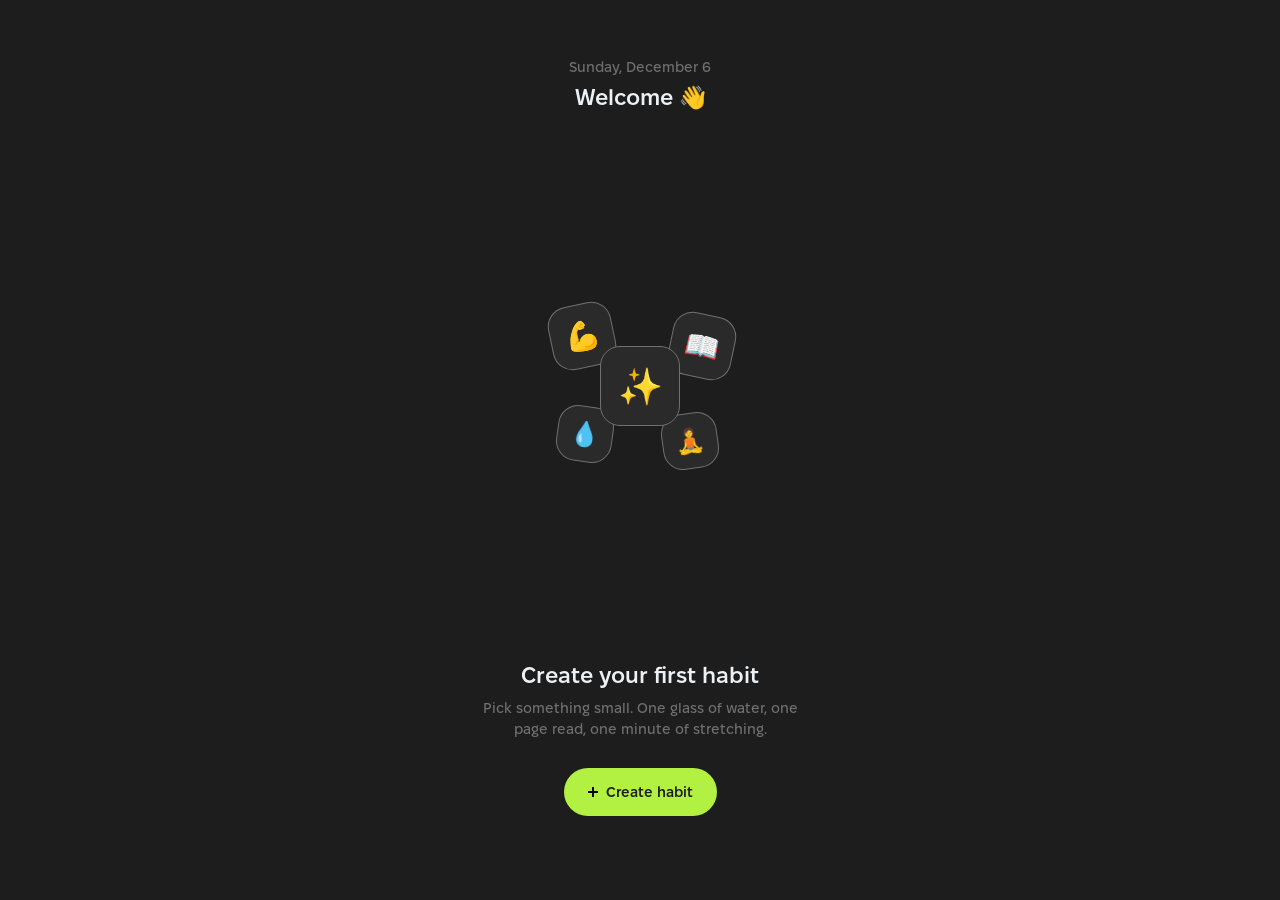
==== Desktop/habit-tracker/index.html @ 07e317dd "Initial commit + fix back button and scroll jump bugs - Fix back button crash: window.previousScreen" ====
<!DOCTYPE html>
<html lang="en">
<head>
    <meta charset="UTF-8">
    <meta name="viewport" content="width=device-width, initial-scale=1.0, maximum-scale=1.0, user-scalable=no, viewport-fit=cover">
    <meta name="theme-color" content="#1D1D1D">
    <meta name="apple-mobile-web-app-status-bar-style" content="black-translucent">
    <meta name="apple-mobile-web-app-capable" content="yes">
		<link rel="manifest" href="manifest.json">
		<link rel="apple-touch-icon" sizes="180x180" href="icons/app-icon-180.png">
    <title>Habit Tracker</title>

    <link rel="stylesheet" href="style.css">
</head>
<body>

    <!-- ============================================
         SCREENS
         ============================================ -->

    <!-- 01 — MAIN -->
    <main class="screen" data-screen="main">
        <header class="main-header">
            <div class="main-greeting-block">
                <p class="main-date">Saturday, April 25</p>
                <h1 class="main-greeting">How's it going?</h1>
            </div>
        </header>

        <section class="week">
    <header class="week-header">
        <h2 class="week-title">Last 5 days</h2>
    </header>

    <ul class="week-days"></ul>
    <ul class="week-moods"></ul>
</section>

        <section class="counters">
            <header class="section-header">
                <h2 class="section-title">Daily check-in</h2>
                <span class="section-meta">0 counters</span>
            </header>
            <ul class="counters-list"></ul>
        </section>

        <section class="today">
            <header class="section-header">
                <h2 class="section-title">Today</h2>
                <span class="section-meta">0 of 0 done</span>
            </header>
            <ul class="today-list"></ul>
        </section>

        <nav class="bottom-nav">
            <button class="nav-btn" data-action="open-statistic">
    <img src="icons/stats.svg" alt="" class="nav-icon-img">
    <span class="nav-label">Statistic</span>
</button>

            <button class="nav-btn nav-btn-primary" data-action="new-habit">
                <img src="icons/plus.svg" alt="" class="nav-plus">
                <span class="nav-label">New habit</span>
            </button>

            <button class="nav-btn" data-action="open-settings">
                <img src="icons/settings.svg" alt="" class="nav-icon-img">
                <span class="nav-label">Settings</span>
            </button>
        </nav>
    </main>


    <!-- 02 — MAIN EMPTY -->
    <main class="screen empty-screen" data-screen="main-empty" hidden>
        <header class="empty-header">
            <p class="empty-date">Saturday, April 25</p>
            <h1 class="empty-greeting">Welcome 👋</h1>
        </header>

        <div class="empty-illustration">
            <div class="empty-card empty-card-1">💪</div>
            <div class="empty-card empty-card-2">📖</div>
            <div class="empty-card empty-card-center">✨</div>
            <div class="empty-card empty-card-3">💧</div>
            <div class="empty-card empty-card-4">🧘</div>
        </div>

        <div class="empty-bottom">
            <h2 class="empty-title">Create your first habit</h2>
            <p class="empty-subtitle">Pick something small. One glass of water, one page read, one minute of stretching.</p>

            <button class="empty-cta" data-action="new-habit">
                <img src="icons/plus.svg" alt="" class="empty-cta-icon">
                <span>Create habit</span>
            </button>
        </div>
    </main>


    <!-- 03 — NEW HABIT BINARY -->
    <main class="screen new-habit-screen" data-screen="new-habit-binary" hidden>
        <header class="form-header">
            <button class="icon-btn" data-action="back-to-main">
                <img src="icons/arrow-left.svg" alt="Back" class="icon-btn-img">
            </button>
            <h1 class="form-title">New habit</h1>
            <button class="save-btn save-btn-disabled" data-action="save-habit">Save</button>
        </header>

        <section class="icon-picker">
            <button class="icon-preview icon-preview-active" data-action="open-icon-picker">
                <span class="icon-preview-emoji">💪</span>
            </button>
            <div class="icon-picker-text">
                <p class="icon-picker-label">Icon & color</p>
                <p class="icon-picker-hint">Tap to change</p>
            </div>
        </section>

        <section class="form-group">
            <label class="form-label">NAME</label>
            <input type="text" class="form-input form-input-field" placeholder="Enter habit name…" maxlength="40">
        </section>

        <section class="form-group">
            <label class="form-label">TYPE</label>
            <div class="type-switch">
                <button class="type-option type-option-active">
                    <span class="type-option-title">Yes / No</span>
                    <span class="type-option-hint">Did you do it today?</span>
                </button>
                <button class="type-option">
                    <span class="type-option-title">Counter</span>
                    <span class="type-option-hint">How much today?</span>
                </button>
            </div>
        </section>

        <section class="form-group">
            <label class="form-label">SCHEDULE</label>
            <div class="schedule">
                <div class="schedule-days">
                    <button class="schedule-day schedule-day-active">M</button>
                    <button class="schedule-day">T</button>
                    <button class="schedule-day schedule-day-active">W</button>
                    <button class="schedule-day">T</button>
                    <button class="schedule-day schedule-day-active">F</button>
                    <button class="schedule-day">S</button>
                    <button class="schedule-day">S</button>
                </div>
                <div class="schedule-presets">
                    <button class="preset">Every day</button>
                    <button class="preset">Weekdays</button>
                    <button class="preset">Weekends</button>
                    <button class="preset preset-active">Custom</button>
                </div>
            </div>
        </section>

        <section class="form-group">
            <label class="form-label">REMINDER</label>
            <div class="reminder">
                <button class="reminder-info" data-action="open-time-picker">
                    <img src="icons/bell.svg" alt="" class="reminder-icon">
                    <span class="reminder-time">9:00 AM</span>
                </button>
                <button class="toggle toggle-on">
                    <span class="toggle-thumb"></span>
                </button>
            </div>
        </section>
    </main>


    <!-- 04 — NEW HABIT COUNTER -->
    <main class="screen new-habit-screen" data-screen="new-habit-counter" hidden>
        <header class="form-header">
            <button class="icon-btn" data-action="back-to-main">
                <img src="icons/arrow-left.svg" alt="Back" class="icon-btn-img">
            </button>
            <h1 class="form-title">New habit</h1>
            <button class="save-btn" data-action="save-habit">Save</button>
        </header>

        <section class="icon-picker">
            <button class="icon-preview icon-preview-active" data-action="open-icon-picker">
                <span class="icon-preview-emoji">🇩🇪</span>
            </button>
            <div class="icon-picker-text">
                <p class="icon-picker-label">Icon & color</p>
                <p class="icon-picker-hint">Tap to change</p>
            </div>
        </section>

        <section class="form-group">
            <label class="form-label">NAME</label>
            <input type="text" class="form-input form-input-field" placeholder="Enter habit name…" maxlength="40">
        </section>

        <section class="form-group">
            <label class="form-label">TYPE</label>
            <div class="type-switch">
                <button class="type-option">
                    <span class="type-option-title">Yes / No</span>
                    <span class="type-option-hint">Did you do it today?</span>
                </button>
                <button class="type-option type-option-active">
                    <span class="type-option-title">Counter</span>
                    <span class="type-option-hint">How much today?</span>
                </button>
            </div>
        </section>

        <section class="form-group">
            <label class="form-label">TARGET</label>
            <div class="target">
                <div class="target-row">
                    <div class="target-goal">
                        <label class="target-sublabel">Goal</label>
                        <input type="text" inputmode="numeric" pattern="[0-9]*" class="target-input" placeholder="0">
                    </div>
                    <div class="target-unit">
                        <label class="target-sublabel">Unit</label>
                        <button class="target-unit-btn" data-action="open-unit-picker">
                            <span>Choose unit</span>
                            <img src="icons/chevron-down.svg" alt="" class="target-unit-arrow">
                        </button>
                    </div>
                </div>
                <div class="target-step">
                    <span class="target-step-label">Each tap adds</span>
                    <div class="target-step-controls">
                        <button class="step-btn step-btn-minus" data-action="step-decrement">
                            <img src="icons/minus.svg" alt="">
                        </button>
                        <span class="step-value">1</span>
                        <button class="step-btn step-btn-plus" data-action="step-increment">
                            <img src="icons/plus.svg" alt="">
                        </button>
                    </div>
                </div>
            </div>
        </section>

        <section class="form-group">
            <label class="form-label">SCHEDULE</label>
            <div class="schedule">
                <div class="schedule-days">
                    <button class="schedule-day schedule-day-active">M</button>
                    <button class="schedule-day schedule-day-active">T</button>
                    <button class="schedule-day schedule-day-active">W</button>
                    <button class="schedule-day schedule-day-active">T</button>
                    <button class="schedule-day schedule-day-active">F</button>
                    <button class="schedule-day schedule-day-active">S</button>
                    <button class="schedule-day schedule-day-active">S</button>
                </div>
                <div class="schedule-presets">
                    <button class="preset preset-active">Every day</button>
                    <button class="preset">Weekdays</button>
                    <button class="preset">Weekends</button>
                    <button class="preset">Custom</button>
                </div>
            </div>
        </section>

        <section class="form-group">
            <label class="form-label">REMINDER</label>
            <div class="reminder">
                <button class="reminder-info" data-action="open-time-picker">
                    <img src="icons/bell.svg" alt="" class="reminder-icon">
                    <span class="reminder-time reminder-time-off">Off</span>
                </button>
                <button class="toggle">
                    <span class="toggle-thumb"></span>
                </button>
            </div>
        </section>
    </main>


    <!-- 05 — HABIT DETAIL BINARY -->
    <main class="screen detail-screen" data-screen="habit-detail-binary" hidden>
        <header class="form-header">
            <button class="icon-btn" data-action="back-to-main">
                <img src="icons/arrow-left.svg" alt="Back" class="icon-btn-img">
            </button>
            <h1 class="form-title">Habit details</h1>
            <div class="form-header-spacer"></div>
        </header>

        <section class="detail-card">
            <header class="detail-head">
                <div class="detail-icon detail-icon-purple">💪</div>
                <div class="detail-head-text">
                    <h2 class="detail-name">Gym – Push day</h2>
                    <p class="detail-meta">Mon / Wed / Fri</p>
                </div>
            </header>

            <ul class="stats-grid">
                <li class="stat">
                    <span class="stat-label">Current streak</span>
                    <span class="stat-value stat-value-streak">
                        <span class="stat-emoji">🔥</span>
                        <span>14</span>
                    </span>
                </li>
                <li class="stat">
                    <span class="stat-label">Best<br>streak</span>
                    <span class="stat-value">21</span>
                </li>
                <li class="stat">
                    <span class="stat-label">Done</span>
                    <span class="stat-value">87%</span>
                </li>
            </ul>
        </section>

        <section class="heatmap">
            <header class="heatmap-header">
                <h3 class="heatmap-title">April 2026</h3>
                <div class="heatmap-nav">
    <button class="heatmap-nav-btn" data-action="heatmap-prev"><img src="icons/chevron-left.svg" alt="Previous month"></button>
    <button class="heatmap-nav-btn" data-action="heatmap-next"><img src="icons/chevron-right.svg" alt="Next month"></button>
</div>
            </header>

            <div class="heatmap-weekdays">
                <span>M</span><span>T</span><span>W</span><span>T</span><span>F</span><span>S</span><span>S</span>
            </div>

            <div class="heatmap-divider"></div>

            <div class="heatmap-grid">
                <div class="heatmap-cell heatmap-cell-other">30</div>
                <div class="heatmap-cell heatmap-cell-other">31</div>
                <div class="heatmap-cell heatmap-cell-done">1</div>
                <div class="heatmap-cell">2</div>
                <div class="heatmap-cell heatmap-cell-done">3</div>
                <div class="heatmap-cell">4</div>
                <div class="heatmap-cell">5</div>
                <div class="heatmap-cell heatmap-cell-done">6</div>
                <div class="heatmap-cell">7</div>
                <div class="heatmap-cell heatmap-cell-missed">8</div>
                <div class="heatmap-cell">9</div>
                <div class="heatmap-cell heatmap-cell-done">10</div>
                <div class="heatmap-cell">11</div>
                <div class="heatmap-cell">12</div>
                <div class="heatmap-cell heatmap-cell-done">13</div>
                <div class="heatmap-cell">14</div>
                <div class="heatmap-cell heatmap-cell-done">15</div>
                <div class="heatmap-cell">16</div>
                <div class="heatmap-cell heatmap-cell-skipped">17</div>
                <div class="heatmap-cell">18</div>
                <div class="heatmap-cell">19</div>
                <div class="heatmap-cell heatmap-cell-done">20</div>
                <div class="heatmap-cell">21</div>
                <div class="heatmap-cell heatmap-cell-done">22</div>
                <div class="heatmap-cell">23</div>
                <div class="heatmap-cell heatmap-cell-done">24</div>
                <div class="heatmap-cell heatmap-cell-today">25</div>
                <div class="heatmap-cell heatmap-cell-other">26</div>
                <div class="heatmap-cell heatmap-cell-other">27</div>
                <div class="heatmap-cell heatmap-cell-other">28</div>
                <div class="heatmap-cell heatmap-cell-other">29</div>
                <div class="heatmap-cell heatmap-cell-other">30</div>
                <div class="heatmap-cell heatmap-cell-other">1</div>
                <div class="heatmap-cell heatmap-cell-other">2</div>
                <div class="heatmap-cell heatmap-cell-other">3</div>
            </div>

            <div class="heatmap-divider"></div>

            <ul class="heatmap-legend">
                <li class="legend-item"><span class="legend-dot legend-dot-done"></span><span class="legend-label">Done</span></li>
                <li class="legend-item"><span class="legend-dot legend-dot-skipped"></span><span class="legend-label">Skipped</span></li>
                <li class="legend-item"><span class="legend-dot legend-dot-missed"></span><span class="legend-label">Missed</span></li>
            </ul>
        </section>

        <div class="detail-actions">
    <button class="action-btn" data-action="edit-habit">
        <img src="icons/edit.svg" alt="" class="action-edit-icon">
        <span>Edit</span>
    </button>
    <button class="action-btn" data-action="skip-today">
        <img src="icons/skip.svg" alt="" class="action-skip-icon">
        <span>Skip today</span>
    </button>
</div>

<button class="action-btn action-btn-delete" data-action="open-delete-alert">
    <img src="icons/trash.svg" alt="" class="action-delete-icon">
    <span>Delete habit</span>
</button>
    </main>


    <!-- 06 — HABIT DETAIL COUNTER -->
    <main class="screen detail-screen" data-screen="habit-detail-counter" hidden>
        <header class="form-header">
            <button class="icon-btn" data-action="back-to-main">
                <img src="icons/arrow-left.svg" alt="Back" class="icon-btn-img">
            </button>
            <h1 class="form-title">Habit details</h1>
            <div class="form-header-spacer"></div>
        </header>

        <section class="detail-card">
            <header class="detail-head">
                <div class="detail-icon detail-icon-purple">💧</div>
                <div class="detail-head-text">
                    <h2 class="detail-name">Drink water</h2>
                    <p class="detail-meta">Every day / 8 glasses</p>
                </div>
            </header>

            <div class="today-block">
                <div class="today-block-head">
                    <span class="today-block-label">Today</span>
                    <span class="today-block-percent">62%</span>
                </div>
                <div class="today-block-progress">
                    <span class="today-block-value">5</span>
                    <span class="today-block-target">/ 8 glasses</span>
                </div>
                <div class="today-block-bar">
                    <div class="today-block-bar-fill" style="width: 62.5%;"></div>
                </div>
            </div>

            <ul class="stats-grid">
                <li class="stat">
                    <span class="stat-label">Streak</span>
                    <span class="stat-value stat-value-streak">
                        <span class="stat-emoji">🔥</span>
                        <span>7</span>
                    </span>
                </li>
                <li class="stat">
                    <span class="stat-label">Average</span>
                    <span class="stat-value">6.8</span>
                </li>
                <li class="stat">
                    <span class="stat-label">Best</span>
                    <span class="stat-value">11</span>
                </li>
            </ul>
        </section>

        <section class="chart">
            <header class="chart-header">
                <h3 class="chart-title">Last 7 days</h3>
                <span class="chart-unit">glasses</span>
            </header>

            <div class="chart-bars">
                <div class="bar-col"><span class="bar-value">6</span><div class="bar bar-purple" style="height: 48px;"></div></div>
                <div class="bar-col"><span class="bar-value">8</span><div class="bar bar-lime" style="height: 64px;"></div></div>
                <div class="bar-col"><span class="bar-value">7</span><div class="bar bar-purple" style="height: 56px;"></div></div>
                <div class="bar-col"><span class="bar-value">4</span><div class="bar bar-purple" style="height: 32px;"></div></div>
                <div class="bar-col"><span class="bar-value">8</span><div class="bar bar-lime" style="height: 64px;"></div></div>
                <div class="bar-col"><span class="bar-value">9</span><div class="bar bar-lime" style="height: 72px;"></div></div>
                <div class="bar-col bar-col-today"><span class="bar-value">5</span><div class="bar bar-purple" style="height: 40px;"></div></div>
            </div>

            <div class="chart-divider"></div>

            <div class="chart-weekdays">
                <span>M</span><span>T</span><span>W</span><span>T</span><span>F</span><span>S</span><span class="chart-weekday-today">S</span>
            </div>
        </section>

        <div class="detail-actions">
    <button class="action-btn" data-action="edit-habit">
        <img src="icons/edit.svg" alt="" class="action-edit-icon">
        <span>Edit</span>
    </button>
    <button class="action-btn" data-action="skip-today">
        <img src="icons/skip.svg" alt="" class="action-skip-icon">
        <span>Skip today</span>
    </button>
</div>

<button class="action-btn action-btn-delete" data-action="open-delete-alert">
    <img src="icons/trash.svg" alt="" class="action-delete-icon">
    <span>Delete habit</span>
</button>
    </main>


    <!-- 07 — SETTINGS -->
    <main class="screen settings-screen" data-screen="settings" hidden>
        <header class="form-header">
            <button class="icon-btn" data-action="back-to-main">
                <img src="icons/arrow-left.svg" alt="Back" class="icon-btn-img">
            </button>
            <h1 class="form-title">Settings</h1>
            <div class="form-header-spacer"></div>
        </header>

        <section class="settings-group">
            <label class="form-label">APPEARANCE</label>
            <div class="settings-card theme-card">
                <p class="theme-card-label">Theme</p>
                <div class="theme-options">
                    <button class="theme-option theme-option-active">
                        <img src="icons/moon-lime.svg" alt="" class="theme-option-icon">
                        <span class="theme-option-name">Default</span>
                    </button>
                    <button class="theme-option">
                        <img src="icons/moon-grey.svg" alt="" class="theme-option-icon">
                        <span class="theme-option-name">Minimal</span>
                        <span class="theme-soon-badge">SOON</span>
                    </button>
                </div>
            </div>
        </section>

        <section class="settings-group">
            <label class="form-label">NOTIFICATIONS</label>
            <div class="settings-card">
                <div class="settings-row">
    <span class="settings-row-label">Enable reminders</span>
    <button class="toggle toggle-on" data-action="toggle-reminders-setting">
        <span class="toggle-thumb"></span>
    </button>
</div>
                <div class="settings-divider"></div>
                <button class="settings-row settings-row-button" data-action="open-sound-picker">
                    <span class="settings-row-label">Sound</span>
                    <span class="settings-row-value">
                        <span>Gentle chime</span>
                        <img src="icons/chevron-down.svg" alt="" class="settings-row-chevron">
                    </span>
                </button>
            </div>
        </section>

        <section class="settings-group">
            <label class="form-label">WEEK</label>
            <div class="settings-card">
                <button class="settings-row settings-row-button" data-action="open-start-week-picker">
                    <span class="settings-row-label">Start week on</span>
                    <span class="settings-row-value">
                        <span>Monday</span>
                        <img src="icons/chevron-down.svg" alt="" class="settings-row-chevron">
                    </span>
                </button>
                <div class="settings-divider"></div>
                <button class="settings-row settings-row-button" data-action="open-time-format-picker">
                    <span class="settings-row-label">Time format</span>
                    <span class="settings-row-value">
                        <span>24-hour</span>
                        <img src="icons/chevron-down.svg" alt="" class="settings-row-chevron">
                    </span>
                </button>
            </div>
        </section>

        <section class="settings-group">
            <label class="form-label">YOUR DATA</label>
            <div class="settings-card">
                <button class="settings-row settings-row-button settings-row-export" data-action="export-data">
                    <span class="settings-export">
                        <img src="icons/download.svg" alt="" class="settings-export-icon">
                        <span class="settings-export-text">
                            <span class="settings-row-label">Export data</span>
                            <span class="settings-export-hint">Download a backup file</span>
                        </span>
                    </span>
                    <img src="icons/chevron-right.svg" alt="" class="settings-row-chevron-right">
                </button>
            </div>
        </section>

        <section class="settings-group">
            <label class="form-label">ABOUT</label>
            <div class="settings-card">
                <div class="settings-row">
                    <span class="settings-row-label">Version</span>
                    <span class="settings-row-value">1.0.0</span>
                </div>
                <div class="settings-divider"></div>
                <button class="settings-row settings-row-button" data-action="open-feedback">
                    <span class="settings-row-label">Send feedback</span>
                    <img src="icons/chevron-right.svg" alt="" class="settings-row-chevron-right">
                </button>
                <div class="settings-divider"></div>
                <button class="settings-row settings-row-button" data-action="open-privacy">
                    <span class="settings-row-label">Privacy</span>
                    <img src="icons/chevron-right.svg" alt="" class="settings-row-chevron-right">
                </button>
            </div>
        </section>
    </main>


    <!-- 08 — PRIVACY -->
    <main class="screen privacy-screen" data-screen="privacy" hidden>
        <header class="form-header">
            <button class="icon-btn" data-action="open-settings">
                <img src="icons/arrow-left.svg" alt="Back" class="icon-btn-img">
            </button>
            <h1 class="form-title">Privacy</h1>
            <div class="form-header-spacer"></div>
        </header>

        <section class="privacy-hero">
            <div class="privacy-hero-icon">
                <span class="privacy-hero-icon-mask"></span>
            </div>
            <h2 class="privacy-hero-title">Your data stays with you</h2>
            <p class="privacy-hero-subtitle">Everything you track lives only on your device. We have no servers, no accounts, no analytics.</p>
        </section>

        <section class="settings-group">
            <label class="form-label">WHAT WE DO</label>
            <div class="settings-card">
                <div class="privacy-row privacy-row-do">
                    <img src="icons/check.svg" alt="" class="privacy-icon-check">
                    <span class="privacy-row-text">Store habits and history locally on your device</span>
                </div>
                <div class="settings-divider"></div>
                <div class="privacy-row privacy-row-do">
                    <img src="icons/check.svg" alt="" class="privacy-icon-check">
                    <span class="privacy-row-text">Send reminders through your device's notifications</span>
                </div>
                <div class="settings-divider"></div>
                <div class="privacy-row privacy-row-do">
                    <img src="icons/check.svg" alt="" class="privacy-icon-check">
                    <span class="privacy-row-text">Let you export your data as a file you control</span>
                </div>
            </div>
        </section>

        <section class="settings-group">
            <label class="form-label">WHAT WE DON'T DO</label>
            <div class="settings-card">
                <div class="privacy-row privacy-row-dont">
                    <span class="privacy-icon-close" aria-hidden="true"></span>
                    <span class="privacy-row-text">Require an account or email</span>
                </div>
                <div class="settings-divider"></div>
                <div class="privacy-row privacy-row-dont">
                    <span class="privacy-icon-close" aria-hidden="true"></span>
                    <span class="privacy-row-text">Send your data to any server</span>
                </div>
                <div class="settings-divider"></div>
                <div class="privacy-row privacy-row-dont">
                    <span class="privacy-icon-close" aria-hidden="true"></span>
                    <span class="privacy-row-text">Track you with analytics or cookies</span>
                </div>
                <div class="settings-divider"></div>
                <div class="privacy-row privacy-row-dont">
                    <span class="privacy-icon-close" aria-hidden="true"></span>
                    <span class="privacy-row-text">Show ads or sell your data</span>
                </div>
            </div>
        </section>

        <p class="privacy-updated">Last updated: April 25, 2026</p>
    </main>


    <!-- 16 — FEEDBACK -->
    <main class="screen feedback-screen" data-screen="feedback" hidden>
        <header class="form-header">
            <button class="icon-btn" data-action="open-settings">
                <img src="icons/arrow-left.svg" alt="Back" class="icon-btn-img">
            </button>
            <h1 class="form-title">Feedback</h1>
            <button class="save-btn save-btn-disabled" data-action="send-feedback">Send</button>
        </header>

        <section class="form-group">
            <label class="form-label">WHAT'S THIS ABOUT?</label>
            <div class="feedback-categories">
                <button class="feedback-chip" data-action="feedback-category" data-category="idea">
    <span class="feedback-chip-emoji">💡</span>
    <span class="feedback-chip-label">Idea</span>
</button>
<button class="feedback-chip" data-action="feedback-category" data-category="bug">
    <span class="feedback-chip-emoji">🐛</span>
    <span class="feedback-chip-label">Bug</span>
</button>
<button class="feedback-chip" data-action="feedback-category" data-category="love">
    <span class="feedback-chip-emoji">❤️</span>
    <span class="feedback-chip-label">Love note</span>
</button>
<button class="feedback-chip" data-action="feedback-category" data-category="other">
    <span class="feedback-chip-emoji">🙋</span>
    <span class="feedback-chip-label">Other</span>
</button>
            </div>
        </section>

        <section class="form-group">
            <label class="form-label">YOUR MESSAGE</label>
            <textarea
                class="feedback-textarea"
                placeholder="Tell me what you think. Ideas, bugs, anything on your mind…"
                maxlength="1000"
                rows="8"
            ></textarea>
            <div class="feedback-counter">0 / 1000</div>
        </section>

        <div class="feedback-info">
            <span class="feedback-info-icon" aria-hidden="true"></span>
            <p class="feedback-info-text">Your message opens in your email app. Nothing is sent to a server.</p>
        </div>
    </main>

		<!-- 17 — STATISTIC -->
<main class="screen statistic-screen" data-screen="statistic" hidden>
    <header class="form-header">
        <button class="icon-btn" data-action="back-to-main">
            <img src="icons/arrow-left.svg" alt="Back" class="icon-btn-img">
        </button>
        <h1 class="form-title">Statistic</h1>
        <div class="form-header-spacer"></div>
    </header>

    <div class="stat-tabs">
        <button class="stat-tab stat-tab-active" data-action="stat-tab" data-tab="weekly">Weekly</button>
        <button class="stat-tab" data-action="stat-tab" data-tab="overall">Overall</button>
    </div>

    <!-- WEEKLY -->
    <section class="stat-section" data-stat-section="weekly">
        <p class="form-label">HABITS</p>
        <div class="stat-weekly-list"></div>
    </section>

    <!-- OVERALL -->
    <section class="stat-section" data-stat-section="overall" hidden>
        <p class="form-label">HABITS</p>
        <div class="stat-summary">
            <div class="stat-summary-card">
                <p class="stat-summary-label">Total habits</p>
                <p class="stat-summary-value" data-stat="total-habits">0</p>
            </div>
            <div class="stat-summary-card">
                <p class="stat-summary-label">Success rate</p>
                <p class="stat-summary-value" data-stat="success-rate">0%</p>
            </div>
            <div class="stat-summary-card">
                <p class="stat-summary-label">Best streak</p>
                <p class="stat-summary-value" data-stat="best-streak">0 <span>days</span></p>
            </div>
            <div class="stat-summary-card">
                <p class="stat-summary-label">Total done</p>
                <p class="stat-summary-value" data-stat="total-done">0</p>
            </div>
        </div>

        <p class="form-label">LAST 12 WEEKS</p>
        <div class="stat-overall-list"></div>
    </section>

    <nav class="bottom-nav">
        <button class="nav-btn nav-btn-active">
            <img src="icons/stats.svg" alt="" class="nav-icon-img">
            <span class="nav-label">Statistic</span>
        </button>

        <button class="nav-btn nav-btn-primary" data-action="new-habit">
            <img src="icons/plus.svg" alt="" class="nav-plus">
            <span class="nav-label">New habit</span>
        </button>

        <button class="nav-btn" data-action="open-settings">
            <img src="icons/settings.svg" alt="" class="nav-icon-img">
            <span class="nav-label">Settings</span>
        </button>
    </nav>
</main>


    <!-- ============================================
         SHEETS
         ============================================ -->

    <div class="sheet-backdrop" hidden></div>

    <!-- 09 — ICON & COLOR -->
<div class="sheet sheet-icon-color" data-sheet="icon-color" hidden>
    <div class="sheet-handle"></div>

    <header class="sheet-header">
        <button class="sheet-action sheet-action-cancel" data-action="cancel-picker">Cancel</button>
        <h2 class="sheet-title">Icon & color</h2>
        <button class="sheet-action sheet-action-save" data-action="save-icon-picker">Save</button>
    </header>

    <div class="picker-preview">
        <div class="picker-preview-box">✨</div>
    </div>

    <section class="picker-group">
        <label class="form-label">COLOR</label>
        <div class="color-options">
            <button class="color-option color-option-active" style="background: var(--habit-grey);"></button>
            <button class="color-option" style="background: var(--habit-purple);"></button>
            <button class="color-option" style="background: var(--habit-lime);"></button>
            <button class="color-option" style="background: var(--habit-yellow);"></button>
            <button class="color-option" style="background: var(--habit-red);"></button>
        </div>
    </section>

    <section class="picker-group">
        <label class="form-label">ICON</label>
        <div class="icon-options">
            <button class="icon-option icon-option-active">✨</button>
            <button class="icon-option">💪</button>
            <button class="icon-option">🏃</button>
            <button class="icon-option">🧘</button>
            <button class="icon-option">🚴</button>
            <button class="icon-option">⚽</button>
            <button class="icon-option">🥊</button>
            <button class="icon-option">👟</button>
            <button class="icon-option">💧</button>
            <button class="icon-option">🥦</button>
            <button class="icon-option">🍎</button>
            <button class="icon-option">☕</button>
            <button class="icon-option">💊</button>
            <button class="icon-option">🥗</button>
            <button class="icon-option">🍵</button>
            <button class="icon-option">📖</button>
            <button class="icon-option">✏️</button>
            <button class="icon-option">🎨</button>
            <button class="icon-option">🎸</button>
            <button class="icon-option">💻</button>
            <button class="icon-option">💬</button>
            <button class="icon-option">🧠</button>
            <button class="icon-option">😴</button>
            <button class="icon-option">🌅</button>
            <button class="icon-option">🌙</button>
            <button class="icon-option">🎯</button>
            <button class="icon-option">⭐</button>
            <button class="icon-option">🔥</button>
        </div>
    </section>
</div>

    <!-- 10 — UNIT -->
    <div class="sheet" data-sheet="unit" hidden>
        <div class="sheet-handle"></div>

        <header class="sheet-header sheet-header-compact">
            <button class="sheet-action sheet-action-cancel" data-action="cancel-picker">Cancel</button>
            <h2 class="sheet-title">Unit</h2>
            <div></div>
        </header>

        <ul class="picker-list">
            <li>
                <button class="picker-item picker-item-active" data-action="select-unit">
                    <span class="picker-item-icon">💧</span>
                    <span class="picker-item-label">ml</span>
                    <span class="picker-item-check" aria-hidden="true"></span>
                </button>
            </li>
            <li><button class="picker-item" data-action="select-unit"><span class="picker-item-icon">⏱️</span><span class="picker-item-label">min</span></button></li>
            <li><button class="picker-item" data-action="select-unit"><span class="picker-item-icon">📖</span><span class="picker-item-label">pages</span></button></li>
            <li><button class="picker-item" data-action="select-unit"><span class="picker-item-icon">🔁</span><span class="picker-item-label">reps</span></button></li>
            <li><button class="picker-item" data-action="select-unit"><span class="picker-item-icon">👟</span><span class="picker-item-label">steps</span></button></li>
            <li><button class="picker-item" data-action="select-unit"><span class="picker-item-icon">🏃</span><span class="picker-item-label">km</span></button></li>
            <li><button class="picker-item" data-action="select-unit"><span class="picker-item-icon">📚</span><span class="picker-item-label">cards</span></button></li>
        </ul>
    </div>

    <!-- 11 — TIME FORMAT -->
    <div class="sheet" data-sheet="time-format" hidden>
        <div class="sheet-handle"></div>

        <header class="sheet-header sheet-header-compact">
            <button class="sheet-action sheet-action-cancel" data-action="cancel-picker">Cancel</button>
            <h2 class="sheet-title">Time format</h2>
            <div></div>
        </header>

        <ul class="picker-list">
            <li>
                <button class="picker-item picker-item-multiline picker-item-active" data-action="select-time-format">
                    <span class="picker-item-text">
                        <span class="picker-item-label">24-hour</span>
                        <span class="picker-item-hint">13:00, 22:00</span>
                    </span>
                    <span class="picker-item-check" aria-hidden="true"></span>
                </button>
            </li>
            <li>
                <button class="picker-item picker-item-multiline" data-action="select-time-format">
                    <span class="picker-item-text">
                        <span class="picker-item-label">12-hour</span>
                        <span class="picker-item-hint">1:00 PM, 10:30 AM</span>
                    </span>
                </button>
            </li>
        </ul>
    </div>

    <!-- 12 — START WEEK -->
    <div class="sheet" data-sheet="start-week" hidden>
        <div class="sheet-handle"></div>

        <header class="sheet-header sheet-header-compact">
            <button class="sheet-action sheet-action-cancel" data-action="cancel-picker">Cancel</button>
            <h2 class="sheet-title">Start week on</h2>
            <div></div>
        </header>

        <ul class="picker-list">
            <li>
                <button class="picker-item picker-item-active" data-action="select-start-week">
                    <span class="picker-item-label">Monday</span>
                    <span class="picker-item-check" aria-hidden="true"></span>
                </button>
            </li>
            <li><button class="picker-item" data-action="select-start-week"><span class="picker-item-label">Sunday</span></button></li>
            <li><button class="picker-item" data-action="select-start-week"><span class="picker-item-label">Saturday</span></button></li>
        </ul>
    </div>

    <!-- 13 — TIME -->
    <div class="sheet" data-sheet="time" hidden>
        <div class="sheet-handle"></div>

        <header class="sheet-header">
            <button class="sheet-action sheet-action-cancel" data-action="cancel-picker">Cancel</button>
            <h2 class="sheet-title">Remind me at</h2>
            <button class="sheet-action sheet-action-save" data-action="save-time-picker">Save</button>
        </header>

        <div class="time-wheel">
            <div class="time-col">
                <span class="time-cell time-cell-far">07</span>
                <span class="time-cell time-cell-near" data-action="time-step">08</span>
                <span class="time-cell time-cell-active">09</span>
                <span class="time-cell time-cell-near" data-action="time-step">10</span>
                <span class="time-cell time-cell-far">11</span>
            </div>

            <span class="time-colon">:</span>

            <div class="time-col">
                <span class="time-cell time-cell-far">58</span>
                <span class="time-cell time-cell-near" data-action="time-step">59</span>
                <span class="time-cell time-cell-active">00</span>
                <span class="time-cell time-cell-near" data-action="time-step">01</span>
                <span class="time-cell time-cell-far">02</span>
            </div>

            <div class="time-col time-col-period">
                <span class="time-cell time-cell-far">PM</span>
                <span class="time-cell time-cell-empty"></span>
                <span class="time-cell time-cell-active" data-action="time-period">AM</span>
                <span class="time-cell time-cell-empty"></span>
                <span class="time-cell time-cell-far">PM</span>
            </div>
        </div>

        <div class="time-row-card">
            <button class="settings-row settings-row-button">
                <span class="settings-row-label">Sound</span>
                <span class="settings-row-value">
                    <span>Gentle chime</span>
                    <img src="icons/chevron-down.svg" alt="" class="settings-row-chevron">
                </span>
            </button>
        </div>

        <div class="time-row-card">
            <div class="settings-row">
                <span class="settings-row-label">Vibrate</span>
                <button class="toggle toggle-on">
                    <span class="toggle-thumb"></span>
                </button>
            </div>
        </div>
    </div>

    <!-- 14 — SOUND -->
    <div class="sheet" data-sheet="sound" hidden>
        <div class="sheet-handle"></div>

        <header class="sheet-header sheet-header-compact">
            <button class="sheet-action sheet-action-cancel" data-action="cancel-picker">Cancel</button>
            <h2 class="sheet-title">Sound</h2>
            <div></div>
        </header>

        <ul class="picker-list">
            <li>
                <button class="picker-item picker-item-active" data-action="select-sound">
                    <span class="picker-sound-icon picker-sound-icon-bell" aria-hidden="true"></span>
                    <span class="picker-item-label">Gentle chime</span>
                    <span class="picker-item-check" aria-hidden="true"></span>
                </button>
            </li>
            <li>
                <button class="picker-item" data-action="select-sound">
                    <span class="picker-sound-icon picker-sound-icon-bell" aria-hidden="true"></span>
                    <span class="picker-item-label">Bell</span>
                </button>
            </li>
            <li>
                <button class="picker-item" data-action="select-sound">
                    <span class="picker-sound-icon picker-sound-icon-bell" aria-hidden="true"></span>
                    <span class="picker-item-label">Chirp</span>
                </button>
            </li>
            <li>
                <button class="picker-item picker-item-disabled" data-action="select-sound">
                    <span class="picker-sound-icon picker-sound-icon-close" aria-hidden="true"></span>
                    <span class="picker-item-label">None (vibration only)</span>
                </button>
            </li>
        </ul>
    </div>


    <!-- ============================================
         ALERT
         ============================================ -->

    <!-- 15 — DELETE HABIT -->
    <div class="alert" data-alert="delete-habit" hidden>
        <div class="alert-icon">
            <span class="alert-icon-trash" aria-hidden="true"></span>
        </div>

        <h2 class="alert-title">Delete habit?</h2>
        <p class="alert-message">All history will be removed. This can't be undone.</p>

        <div class="alert-actions">
    <button class="alert-btn alert-btn-destructive" data-action="confirm-delete-habit">Delete</button>
    <button class="alert-btn alert-btn-cancel" data-action="cancel-alert">Cancel</button>
</div>
    </div>


    <!-- ============================================
         JAVASCRIPT
    ============================================ -->
<script src="js/storage.js" defer></script>
<script src="js/render.js" defer></script>
<script src="js/habits.js" defer></script>
<script src="js/detail.js" defer></script>
<script src="js/form.js" defer></script>
<script src="js/pickers.js" defer></script>
<script src="js/settings.js" defer></script>
<script src="js/statistic.js" defer></script>
<script src="js/feedback.js" defer></script>
<script src="js/router.js" defer></script>
<script src="js/app.js" defer></script>
</body>
</html>
---- Desktop/habit-tracker/style.css ----
@import url('css/tokens.css');
@import url('css/base.css');
@import url('css/components.css');
@import url('css/screens/main.css');
@import url('css/screens/main-empty.css');
@import url('css/screens/new-habit.css');
@import url('css/screens/habit-detail.css');
@import url('css/screens/settings.css');
@import url('css/screens/privacy.css');
@import url('css/screens/sheet.css');
@import url('css/screens/picker-icon-color.css');
@import url('css/screens/picker-time.css');
@import url('css/screens/alert.css');
@import url('css/screens/feedback.css');
@import url('css/screens/statistic.css');
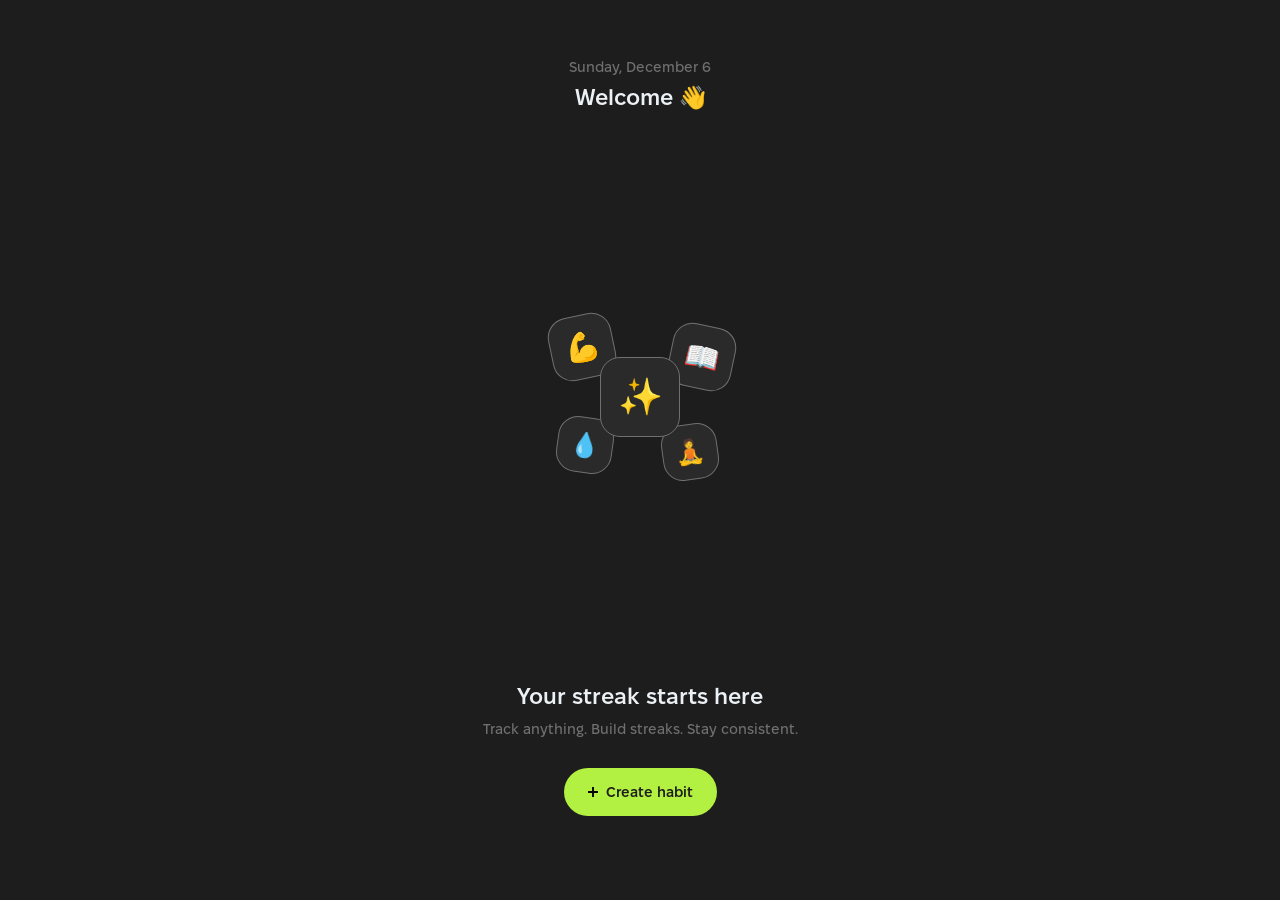
==== commit 984041ea: "feat: daily target override for counter habits Add ability to change today's target for a counter ha" ====
--- a/Desktop/habit-tracker/index.html
+++ b/Desktop/habit-tracker/index.html
@@ -28,17 +28,21 @@
         </header>
 
         <section class="week">
-    <header class="week-header">
-        <h2 class="week-title">Last 5 days</h2>
-    </header>
-
-    <ul class="week-days"></ul>
-    <ul class="week-moods"></ul>
-</section>
+            <div class="week-content">
+                <header class="week-header">
+                    <h2 class="week-title">Last 5 days</h2>
+                </header>
+                <ul class="week-days"></ul>
+                <ul class="week-moods"></ul>
+            </div>
+            <div class="week-done">
+                <p class="week-done-text">All done today</p>
+            </div>
+        </section>
 
         <section class="counters">
             <header class="section-header">
-                <h2 class="section-title">Daily check-in</h2>
+                <h2 class="section-title">Counters</h2>
                 <span class="section-meta">0 counters</span>
             </header>
             <ul class="counters-list"></ul>
@@ -46,7 +50,7 @@
 
         <section class="today">
             <header class="section-header">
-                <h2 class="section-title">Today</h2>
+                <h2 class="section-title">Routines</h2>
                 <span class="section-meta">0 of 0 done</span>
             </header>
             <ul class="today-list"></ul>
@@ -87,8 +91,8 @@
         </div>
 
         <div class="empty-bottom">
-            <h2 class="empty-title">Create your first habit</h2>
-            <p class="empty-subtitle">Pick something small. One glass of water, one page read, one minute of stretching.</p>
+            <h2 class="empty-title">Your streak starts here</h2>
+            <p class="empty-subtitle">Track anything. Build streaks. Stay consistent.</p>
 
             <button class="empty-cta" data-action="new-habit">
                 <img src="icons/plus.svg" alt="" class="empty-cta-icon">
@@ -160,14 +164,17 @@
 
         <section class="form-group">
             <label class="form-label">REMINDER</label>
-            <div class="reminder">
-                <button class="reminder-info" data-action="open-time-picker">
-                    <img src="icons/bell.svg" alt="" class="reminder-icon">
-                    <span class="reminder-time">9:00 AM</span>
-                </button>
-                <button class="toggle toggle-on">
-                    <span class="toggle-thumb"></span>
-                </button>
+            <div class="reminder-multi">
+                <div class="reminder-toggle-row">
+                    <div class="reminder-toggle-info">
+                        <img src="icons/bell.svg" alt="" class="reminder-icon">
+                        <span class="reminder-toggle-label">Reminders</span>
+                    </div>
+                    <button class="toggle" data-action="toggle-reminder">
+                        <span class="toggle-thumb"></span>
+                    </button>
+                </div>
+                <div class="reminder-times-list"></div>
             </div>
         </section>
     </main>
@@ -215,9 +222,13 @@
         <section class="form-group">
             <label class="form-label">TARGET</label>
             <div class="target">
+                <div class="target-mode">
+                    <button class="target-mode-btn target-mode-btn-active" data-action="set-mode-goal">Goal</button>
+                    <button class="target-mode-btn" data-action="set-mode-limit">Limit</button>
+                </div>
                 <div class="target-row">
                     <div class="target-goal">
-                        <label class="target-sublabel">Goal</label>
+                        <label class="target-sublabel target-goal-label">Goal</label>
                         <input type="text" inputmode="numeric" pattern="[0-9]*" class="target-input" placeholder="0">
                     </div>
                     <div class="target-unit">
@@ -266,14 +277,17 @@
 
         <section class="form-group">
             <label class="form-label">REMINDER</label>
-            <div class="reminder">
-                <button class="reminder-info" data-action="open-time-picker">
-                    <img src="icons/bell.svg" alt="" class="reminder-icon">
-                    <span class="reminder-time reminder-time-off">Off</span>
-                </button>
-                <button class="toggle">
-                    <span class="toggle-thumb"></span>
-                </button>
+            <div class="reminder-multi">
+                <div class="reminder-toggle-row">
+                    <div class="reminder-toggle-info">
+                        <img src="icons/bell.svg" alt="" class="reminder-icon">
+                        <span class="reminder-toggle-label">Reminders</span>
+                    </div>
+                    <button class="toggle" data-action="toggle-reminder">
+                        <span class="toggle-thumb"></span>
+                    </button>
+                </div>
+                <div class="reminder-times-list"></div>
             </div>
         </section>
     </main>
@@ -300,7 +314,7 @@
 
             <ul class="stats-grid">
                 <li class="stat">
-                    <span class="stat-label">Current streak</span>
+                    <span class="stat-label">Streak</span>
                     <span class="stat-value stat-value-streak">
                         <span class="stat-emoji">🔥</span>
                         <span>14</span>
@@ -316,6 +330,8 @@
                 </li>
             </ul>
         </section>
+
+        <div class="detail-paused-banner" hidden>This habit is paused</div>
 
         <section class="heatmap">
             <header class="heatmap-header">
@@ -374,19 +390,28 @@
 
             <ul class="heatmap-legend">
                 <li class="legend-item"><span class="legend-dot legend-dot-done"></span><span class="legend-label">Done</span></li>
-                <li class="legend-item"><span class="legend-dot legend-dot-skipped"></span><span class="legend-label">Skipped</span></li>
+                <li class="legend-item"><span class="legend-dot legend-dot-skipped"></span><span class="legend-label">Paused</span></li>
                 <li class="legend-item"><span class="legend-dot legend-dot-missed"></span><span class="legend-label">Missed</span></li>
             </ul>
         </section>
+
+<button class="action-btn action-btn-pause detail-pause-btn" data-action="pause-habit">
+    <img src="icons/pause.svg" alt="" class="action-pause-icon">
+    <span class="detail-pause-label">Pause habit</span>
+</button>
 
         <div class="detail-actions">
     <button class="action-btn" data-action="edit-habit">
         <img src="icons/edit.svg" alt="" class="action-edit-icon">
         <span>Edit</span>
     </button>
-    <button class="action-btn" data-action="skip-today">
-        <img src="icons/skip.svg" alt="" class="action-skip-icon">
-        <span>Skip today</span>
+    <button class="action-btn detail-archive-btn" data-action="archive-habit">
+        <img src="icons/archive.svg" alt="" class="action-archive-icon">
+        <span>Archive</span>
+    </button>
+    <button class="action-btn action-btn-resume detail-resume-btn" data-action="resume-habit" hidden>
+        <img src="icons/resume.svg" alt="" class="action-pause-icon">
+        <span>Resume habit</span>
     </button>
 </div>
 
@@ -419,7 +444,12 @@
             <div class="today-block">
                 <div class="today-block-head">
                     <span class="today-block-label">Today</span>
-                    <span class="today-block-percent">62%</span>
+                    <div class="today-block-head-right">
+                        <span class="today-block-percent">62%</span>
+                        <button class="today-target-edit-btn" data-action="edit-today-target">
+                            <img src="icons/edit.svg" alt="Edit target" class="today-target-edit-icon">
+                        </button>
+                    </div>
                 </div>
                 <div class="today-block-progress">
                     <span class="today-block-value">5</span>
@@ -449,10 +479,21 @@
             </ul>
         </section>
 
+        <div class="detail-paused-banner" hidden>This habit is paused</div>
+
         <section class="chart">
             <header class="chart-header">
-                <h3 class="chart-title">Last 7 days</h3>
-                <span class="chart-unit">glasses</span>
+                <div class="chart-header-text">
+                    <h3 class="chart-title">Last 7 days</h3>
+                </div>
+                <div class="chart-nav">
+                    <button class="chart-nav-btn" data-action="chart-prev">
+                        <img src="icons/chevron-left.svg" alt="Previous">
+                    </button>
+                    <button class="chart-nav-btn" data-action="chart-next" disabled>
+                        <img src="icons/chevron-right.svg" alt="Next">
+                    </button>
+                </div>
             </header>
 
             <div class="chart-bars">
@@ -472,14 +513,23 @@
             </div>
         </section>
 
+<button class="action-btn action-btn-pause detail-pause-btn" data-action="pause-habit">
+    <img src="icons/pause.svg" alt="" class="action-pause-icon">
+    <span class="detail-pause-label">Pause habit</span>
+</button>
+
         <div class="detail-actions">
     <button class="action-btn" data-action="edit-habit">
         <img src="icons/edit.svg" alt="" class="action-edit-icon">
         <span>Edit</span>
     </button>
-    <button class="action-btn" data-action="skip-today">
-        <img src="icons/skip.svg" alt="" class="action-skip-icon">
-        <span>Skip today</span>
+    <button class="action-btn detail-archive-btn" data-action="archive-habit">
+        <img src="icons/archive.svg" alt="" class="action-archive-icon">
+        <span>Archive</span>
+    </button>
+    <button class="action-btn action-btn-resume detail-resume-btn" data-action="resume-habit" hidden>
+        <img src="icons/resume.svg" alt="" class="action-pause-icon">
+        <span>Resume habit</span>
     </button>
 </div>
 
@@ -505,7 +555,7 @@
             <div class="settings-card theme-card">
                 <p class="theme-card-label">Theme</p>
                 <div class="theme-options">
-                    <button class="theme-option theme-option-active">
+                    <button class="theme-option theme-option-active" data-theme-value="default">
                         <img src="icons/moon-lime.svg" alt="" class="theme-option-icon">
                         <span class="theme-option-name">Default</span>
                     </button>
@@ -539,7 +589,7 @@
         </section>
 
         <section class="settings-group">
-            <label class="form-label">WEEK</label>
+            <label class="form-label">GENERAL</label>
             <div class="settings-card">
                 <button class="settings-row settings-row-button" data-action="open-start-week-picker">
                     <span class="settings-row-label">Start week on</span>
@@ -564,10 +614,49 @@
             <div class="settings-card">
                 <button class="settings-row settings-row-button settings-row-export" data-action="export-data">
                     <span class="settings-export">
-                        <img src="icons/download.svg" alt="" class="settings-export-icon">
+                        <img src="icons/export.svg" alt="" class="settings-export-icon">
                         <span class="settings-export-text">
                             <span class="settings-row-label">Export data</span>
-                            <span class="settings-export-hint">Download a backup file</span>
+                            <span class="settings-export-hint">Save a backup to your device</span>
+                        </span>
+                    </span>
+                    <img src="icons/chevron-right.svg" alt="" class="settings-row-chevron-right">
+                </button>
+                <div class="settings-divider"></div>
+                <button class="settings-row settings-row-button settings-row-export" data-action="import-data">
+                    <span class="settings-export">
+                        <img src="icons/import.svg" alt="" class="settings-export-icon">
+                        <span class="settings-export-text">
+                            <span class="settings-row-label">Import data</span>
+                            <span class="settings-export-hint">Restore from a backup file</span>
+                        </span>
+                    </span>
+                    <img src="icons/chevron-right.svg" alt="" class="settings-row-chevron-right">
+                </button>
+                <div class="settings-divider"></div>
+                <button class="settings-row settings-row-button settings-row-export" data-action="open-clear-data">
+                    <span class="settings-export">
+                        <img src="icons/erase.svg" alt="" class="settings-export-icon">
+                        <span class="settings-export-text">
+                            <span class="settings-row-label">Clear data</span>
+                            <span class="settings-export-hint">Remove history or reset everything</span>
+                        </span>
+                    </span>
+                    <img src="icons/chevron-right.svg" alt="" class="settings-row-chevron-right">
+                </button>
+            </div>
+        </section>
+        <input type="file" id="import-file-input" accept=".json" style="display:none">
+
+        <section class="settings-group settings-archived-group" hidden>
+            <label class="form-label">ARCHIVED</label>
+            <div class="settings-card">
+                <button class="settings-row settings-row-button settings-row-export" data-action="open-archived">
+                    <span class="settings-export">
+                        <img src="icons/archive.svg" alt="" class="settings-export-icon">
+                        <span class="settings-export-text">
+                            <span class="settings-row-label">Archived habits</span>
+                            <span class="settings-export-hint settings-archived-count">0 habits</span>
                         </span>
                     </span>
                     <img src="icons/chevron-right.svg" alt="" class="settings-row-chevron-right">
@@ -660,7 +749,12 @@
             </div>
         </section>
 
-        <p class="privacy-updated">Last updated: April 25, 2026</p>
+        <div class="privacy-warning">
+            <span class="privacy-warning-icon" aria-hidden="true"></span>
+            <p class="privacy-warning-text">Your data lives in your browser's local storage. Clearing browser data or switching devices will erase it permanently. Export regularly via Settings → Your Data.</p>
+        </div>
+
+        <p class="privacy-updated">Last updated: May 14, 2026</p>
     </main>
 
 
@@ -719,7 +813,7 @@
         <button class="icon-btn" data-action="back-to-main">
             <img src="icons/arrow-left.svg" alt="Back" class="icon-btn-img">
         </button>
-        <h1 class="form-title">Statistic</h1>
+        <h1 class="form-title">Statistics</h1>
         <div class="form-header-spacer"></div>
     </header>
 
@@ -763,7 +857,7 @@
     <nav class="bottom-nav">
         <button class="nav-btn nav-btn-active">
             <img src="icons/stats.svg" alt="" class="nav-icon-img">
-            <span class="nav-label">Statistic</span>
+            <span class="nav-label">Statistics</span>
         </button>
 
         <button class="nav-btn nav-btn-primary" data-action="new-habit">
@@ -777,6 +871,19 @@
         </button>
     </nav>
 </main>
+
+
+    <!-- 18 — ARCHIVED -->
+    <main class="screen archived-screen" data-screen="archived" hidden>
+        <header class="form-header">
+            <button class="icon-btn" data-action="back-to-settings">
+                <img src="icons/arrow-left.svg" alt="Back" class="icon-btn-img">
+            </button>
+            <h1 class="form-title">Archived</h1>
+            <div class="form-header-spacer"></div>
+        </header>
+        <div class="archived-list"></div>
+    </main>
 
 
     <!-- ============================================
@@ -869,6 +976,7 @@
             <li><button class="picker-item" data-action="select-unit"><span class="picker-item-icon">👟</span><span class="picker-item-label">steps</span></button></li>
             <li><button class="picker-item" data-action="select-unit"><span class="picker-item-icon">🏃</span><span class="picker-item-label">km</span></button></li>
             <li><button class="picker-item" data-action="select-unit"><span class="picker-item-icon">📚</span><span class="picker-item-label">cards</span></button></li>
+            <li><button class="picker-item" data-action="select-unit"><span class="picker-item-icon">🔥</span><span class="picker-item-label">kcal</span></button></li>
         </ul>
     </div>
 
@@ -936,51 +1044,28 @@
         </header>
 
         <div class="time-wheel">
-            <div class="time-col">
-                <span class="time-cell time-cell-far">07</span>
-                <span class="time-cell time-cell-near" data-action="time-step">08</span>
-                <span class="time-cell time-cell-active">09</span>
-                <span class="time-cell time-cell-near" data-action="time-step">10</span>
-                <span class="time-cell time-cell-far">11</span>
-            </div>
-
+            <div class="time-col-wrap" data-col="hour">
+                <div class="time-col-scroll"></div>
+            </div>
             <span class="time-colon">:</span>
-
-            <div class="time-col">
-                <span class="time-cell time-cell-far">58</span>
-                <span class="time-cell time-cell-near" data-action="time-step">59</span>
-                <span class="time-cell time-cell-active">00</span>
-                <span class="time-cell time-cell-near" data-action="time-step">01</span>
-                <span class="time-cell time-cell-far">02</span>
-            </div>
-
-            <div class="time-col time-col-period">
-                <span class="time-cell time-cell-far">PM</span>
-                <span class="time-cell time-cell-empty"></span>
-                <span class="time-cell time-cell-active" data-action="time-period">AM</span>
-                <span class="time-cell time-cell-empty"></span>
-                <span class="time-cell time-cell-far">PM</span>
+            <div class="time-col-wrap" data-col="minute">
+                <div class="time-col-scroll"></div>
+            </div>
+            <div class="time-col-wrap time-col-period-wrap" data-col="period">
+                <div class="time-col-scroll"></div>
             </div>
         </div>
 
         <div class="time-row-card">
-            <button class="settings-row settings-row-button">
+            <button class="settings-row settings-row-button" data-action="open-sound-picker">
                 <span class="settings-row-label">Sound</span>
                 <span class="settings-row-value">
-                    <span>Gentle chime</span>
+                    <span class="time-picker-sound-label">Gentle chime</span>
                     <img src="icons/chevron-down.svg" alt="" class="settings-row-chevron">
                 </span>
             </button>
         </div>
 
-        <div class="time-row-card">
-            <div class="settings-row">
-                <span class="settings-row-label">Vibrate</span>
-                <button class="toggle toggle-on">
-                    <span class="toggle-thumb"></span>
-                </button>
-            </div>
-        </div>
     </div>
 
     <!-- 14 — SOUND -->
@@ -1023,9 +1108,158 @@
     </div>
 
 
+    <!-- DAY DETAIL -->
+    <div class="sheet sheet-day-detail" data-sheet="day-detail" hidden>
+        <div class="sheet-handle"></div>
+        <header class="sheet-header">
+            <button class="sheet-action sheet-action-cancel" data-action="cancel-picker">Close</button>
+            <h2 class="sheet-title day-detail-title"></h2>
+            <button class="sheet-action sheet-action-save" data-action="cancel-picker">Done</button>
+        </header>
+        <p class="day-detail-meta"></p>
+        <ul class="day-detail-list"></ul>
+    </div>
+
+    <!-- CLEAR DATA -->
+    <div class="sheet" data-sheet="clear-data" hidden>
+        <div class="sheet-handle"></div>
+        <header class="sheet-header sheet-header-compact">
+            <button class="sheet-action sheet-action-cancel" data-action="cancel-picker">Cancel</button>
+            <h2 class="sheet-title">Clear data</h2>
+            <div></div>
+        </header>
+        <ul class="picker-list">
+            <li>
+                <button class="picker-item picker-item-multiline" data-action="clear-history">
+                    <span class="picker-item-text">
+                        <span class="picker-item-label picker-item-destructive-label">Clear history</span>
+                        <span class="picker-item-hint">Remove all entries, keep habits</span>
+                    </span>
+                </button>
+            </li>
+            <li>
+                <button class="picker-item picker-item-multiline" data-action="erase-all-data">
+                    <span class="picker-item-text">
+                        <span class="picker-item-label picker-item-destructive-label">Erase all data</span>
+                        <span class="picker-item-hint">Permanently delete everything</span>
+                    </span>
+                </button>
+            </li>
+        </ul>
+    </div>
+
+
+    <!-- DAILY TARGET OVERRIDE -->
+    <div class="sheet" data-sheet="daily-target" hidden>
+        <div class="sheet-handle"></div>
+        <header class="sheet-header">
+            <button class="sheet-action sheet-action-cancel" data-action="cancel-daily-target">Cancel</button>
+            <h2 class="sheet-title">Today's Target</h2>
+            <button class="sheet-action sheet-action-save" data-action="save-daily-target">Save</button>
+        </header>
+        <div class="daily-target-body">
+            <input type="number" id="dailyTargetInput" class="daily-target-input" inputmode="numeric" min="1">
+            <button class="daily-target-reset" data-action="clear-daily-target">Reset to default</button>
+        </div>
+    </div>
+
+
     <!-- ============================================
          ALERT
          ============================================ -->
+
+    <!-- ARCHIVE TIP -->
+    <div class="alert" data-alert="archive-tip" hidden>
+        <div class="alert-icon alert-icon-archive">
+            <span class="alert-icon-archive-inner" aria-hidden="true"></span>
+        </div>
+        <h2 class="alert-title">Habit archived</h2>
+        <p class="alert-message">Hidden from your lists but keeps all history. Restore any time in Settings → Archived.</p>
+        <div class="alert-actions">
+            <button class="alert-btn alert-btn-primary" data-action="cancel-alert">Got it</button>
+        </div>
+    </div>
+
+    <!-- HINTS -->
+    <div class="alert" data-alert="hints" hidden>
+        <div class="hint-header">
+            <div class="hint-header-icon">
+                <span class="hint-sparkles-icon"></span>
+            </div>
+            <h2 class="alert-title">Quick tips</h2>
+            <p class="alert-message">A few things worth knowing</p>
+        </div>
+        <div class="hint-list">
+            <div class="hint-item">
+                <div class="hint-item-icon-wrap">
+                    <span class="hint-item-icon-mask hint-icon-arrows"></span>
+                </div>
+                <p class="hint-item-text">Long-press any habit to drag and reorder</p>
+            </div>
+            <div class="hint-item">
+                <div class="hint-item-icon-wrap">
+                    <svg class="hint-item-svg" viewBox="0 0 24 24" fill="none" xmlns="http://www.w3.org/2000/svg">
+                        <circle cx="12" cy="12" r="9" stroke="currentColor" stroke-width="2"/>
+                        <circle cx="9" cy="10.5" r="1.2" fill="currentColor"/>
+                        <circle cx="15" cy="10.5" r="1.2" fill="currentColor"/>
+                        <path d="M8.5 14.5C9.5 16.5 14.5 16.5 15.5 14.5" stroke="currentColor" stroke-width="2" stroke-linecap="round"/>
+                    </svg>
+                </div>
+                <p class="hint-item-text">Tap mood icons to see your daily score</p>
+            </div>
+            <div class="hint-item">
+                <div class="hint-item-icon-wrap">
+                    <svg class="hint-item-svg" viewBox="0 0 24 24" fill="none" xmlns="http://www.w3.org/2000/svg">
+                        <rect x="2" y="3" width="20" height="5" rx="2" stroke="currentColor" stroke-width="2"/>
+                        <path d="M4 8V20a1 1 0 001 1h14a1 1 0 001-1V8" stroke="currentColor" stroke-width="2" stroke-linejoin="round"/>
+                        <path d="M10 13h4" stroke="currentColor" stroke-width="2" stroke-linecap="round"/>
+                    </svg>
+                </div>
+                <p class="hint-item-text">Keep history by archiving habits instead of deleting</p>
+            </div>
+            <div class="hint-item">
+                <div class="hint-item-icon-wrap">
+                    <svg class="hint-item-svg" viewBox="0 0 24 24" fill="none" xmlns="http://www.w3.org/2000/svg">
+                        <rect x="3" y="4" width="18" height="17" rx="2" stroke="currentColor" stroke-width="2"/>
+                        <line x1="3" y1="9" x2="21" y2="9" stroke="currentColor" stroke-width="2"/>
+                        <line x1="8" y1="2" x2="8" y2="6" stroke="currentColor" stroke-width="2" stroke-linecap="round"/>
+                        <line x1="16" y1="2" x2="16" y2="6" stroke="currentColor" stroke-width="2" stroke-linecap="round"/>
+                        <path d="M8.5 14.5l1 1 2-2" stroke="currentColor" stroke-width="1.5" stroke-linecap="round" stroke-linejoin="round"/>
+                    </svg>
+                </div>
+                <p class="hint-item-text">Tap a past day to fix or fill in missed habits</p>
+            </div>
+        </div>
+        <div class="alert-actions hint-actions">
+            <button class="alert-btn alert-btn-primary" data-action="cancel-alert">Got it</button>
+        </div>
+    </div>
+
+    <!-- CLEAR HISTORY -->
+    <div class="alert" data-alert="clear-history" hidden>
+        <div class="alert-icon">
+            <span class="alert-icon-trash" aria-hidden="true"></span>
+        </div>
+        <h2 class="alert-title">Clear history?</h2>
+        <p class="alert-message">All entries will be removed. Your habits will stay. This can't be undone.</p>
+        <div class="alert-actions">
+            <button class="alert-btn alert-btn-destructive" data-action="confirm-clear-history">Clear history</button>
+            <button class="alert-btn alert-btn-cancel" data-action="cancel-alert">Cancel</button>
+        </div>
+    </div>
+
+    <!-- ERASE ALL -->
+    <div class="alert" data-alert="erase-all" hidden>
+        <div class="alert-icon">
+            <span class="alert-icon-trash" aria-hidden="true"></span>
+        </div>
+        <h2 class="alert-title">Erase all data?</h2>
+        <p class="alert-message">Habits and history will be permanently deleted. This can't be undone.</p>
+        <div class="alert-actions">
+            <button class="alert-btn alert-btn-destructive" data-action="confirm-erase-all">Erase everything</button>
+            <button class="alert-btn alert-btn-cancel" data-action="cancel-alert">Cancel</button>
+        </div>
+    </div>
 
     <!-- 15 — DELETE HABIT -->
     <div class="alert" data-alert="delete-habit" hidden>
@@ -1040,6 +1274,26 @@
     <button class="alert-btn alert-btn-destructive" data-action="confirm-delete-habit">Delete</button>
     <button class="alert-btn alert-btn-cancel" data-action="cancel-alert">Cancel</button>
 </div>
+    </div>
+
+
+    <!-- COUNTER EDIT POPUP -->
+    <div class="counter-edit-overlay" data-overlay="counter-edit" hidden>
+        <div class="counter-edit-backdrop" data-action="counter-edit-close"></div>
+        <div class="counter-edit-modal">
+            <p class="counter-edit-name"></p>
+            <div class="counter-edit-value-block">
+                <span class="counter-edit-value"></span>
+                <p class="counter-edit-hint"></p>
+            </div>
+            <div class="counter-edit-actions">
+                <div class="counter-edit-controls">
+                    <button class="counter-edit-btn counter-edit-btn-minus" data-action="counter-edit-decrement"></button>
+                    <button class="counter-edit-btn counter-edit-btn-plus" data-action="counter-edit-increment"></button>
+                </div>
+                <button class="counter-edit-done-btn" data-action="counter-edit-done">Done</button>
+            </div>
+        </div>
     </div>
 
 
@@ -1051,10 +1305,14 @@
 <script src="js/habits.js" defer></script>
 <script src="js/detail.js" defer></script>
 <script src="js/form.js" defer></script>
+<script src="js/sounds.js" defer></script>
 <script src="js/pickers.js" defer></script>
 <script src="js/settings.js" defer></script>
 <script src="js/statistic.js" defer></script>
 <script src="js/feedback.js" defer></script>
+<script src="js/notifications.js" defer></script>
+<script src="js/dragdrop.js" defer></script>
+<script src="js/daydetail.js" defer></script>
 <script src="js/router.js" defer></script>
 <script src="js/app.js" defer></script>
 </body>
